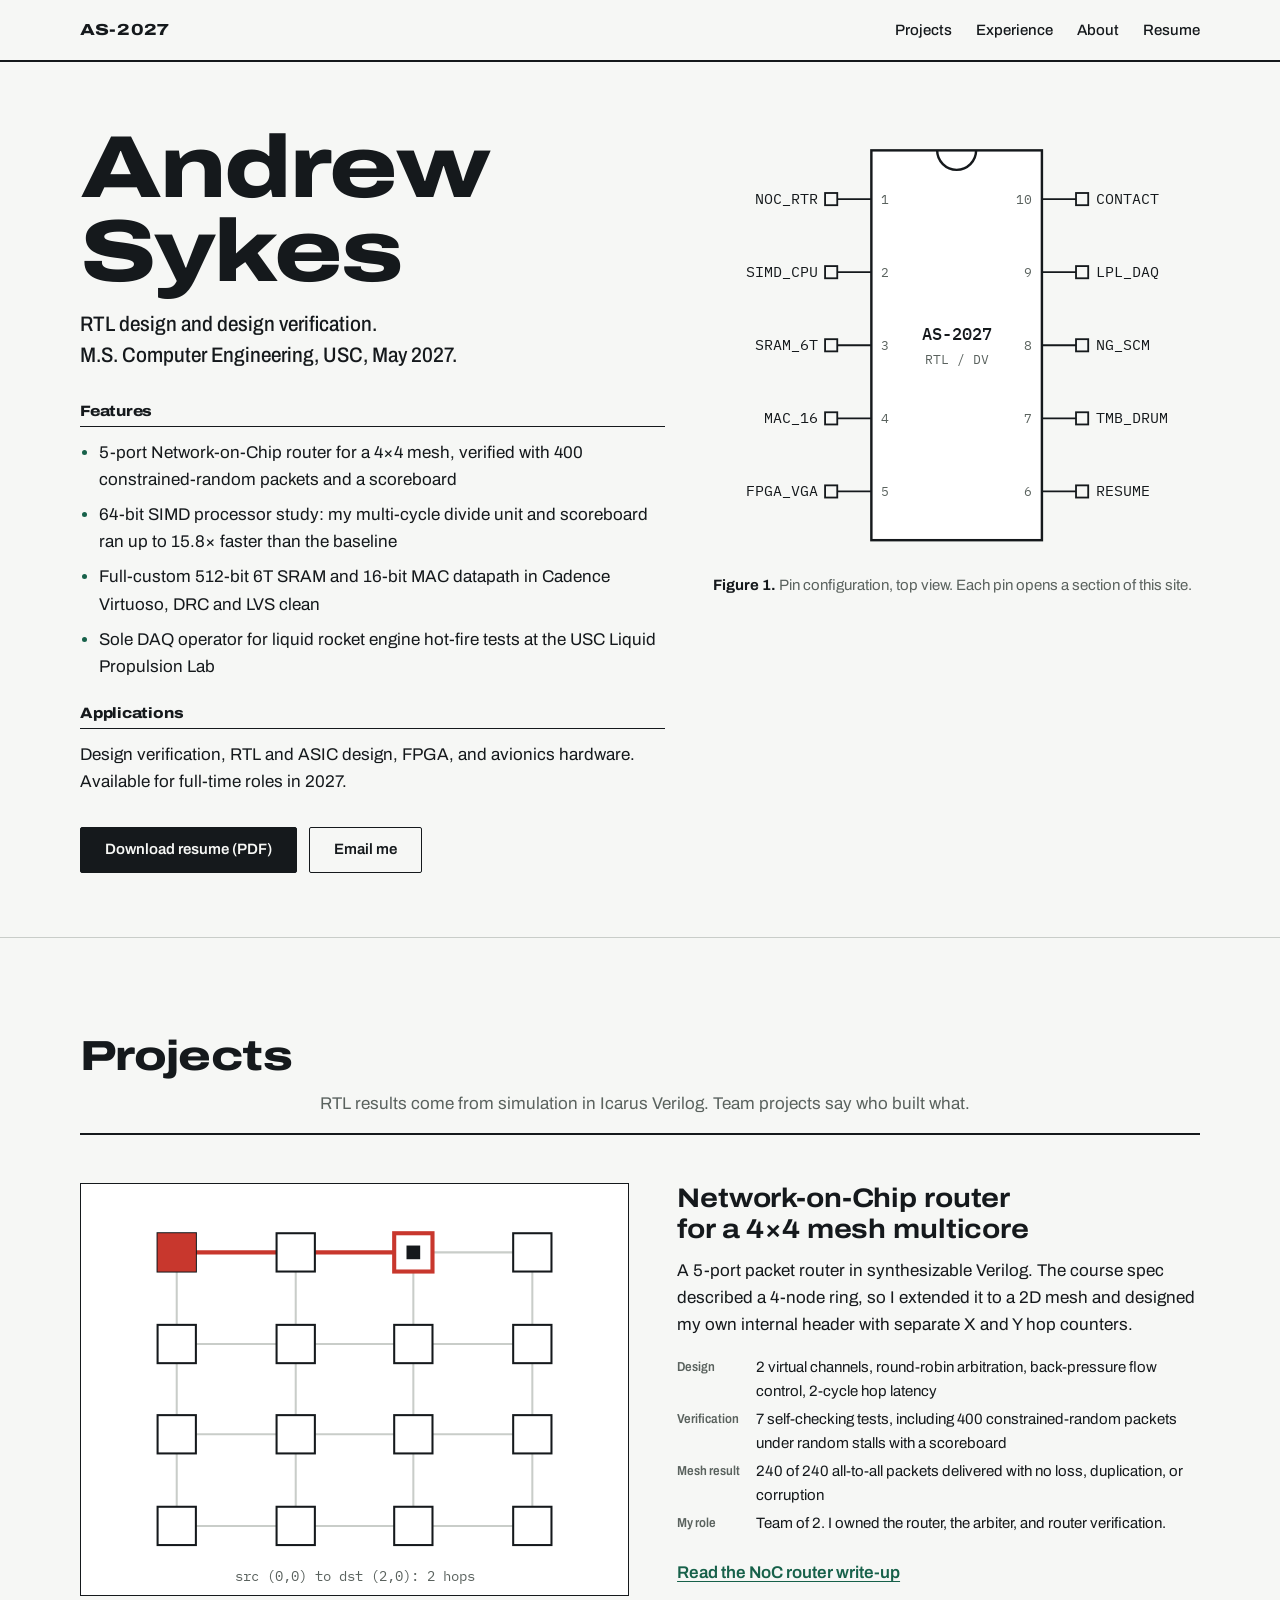
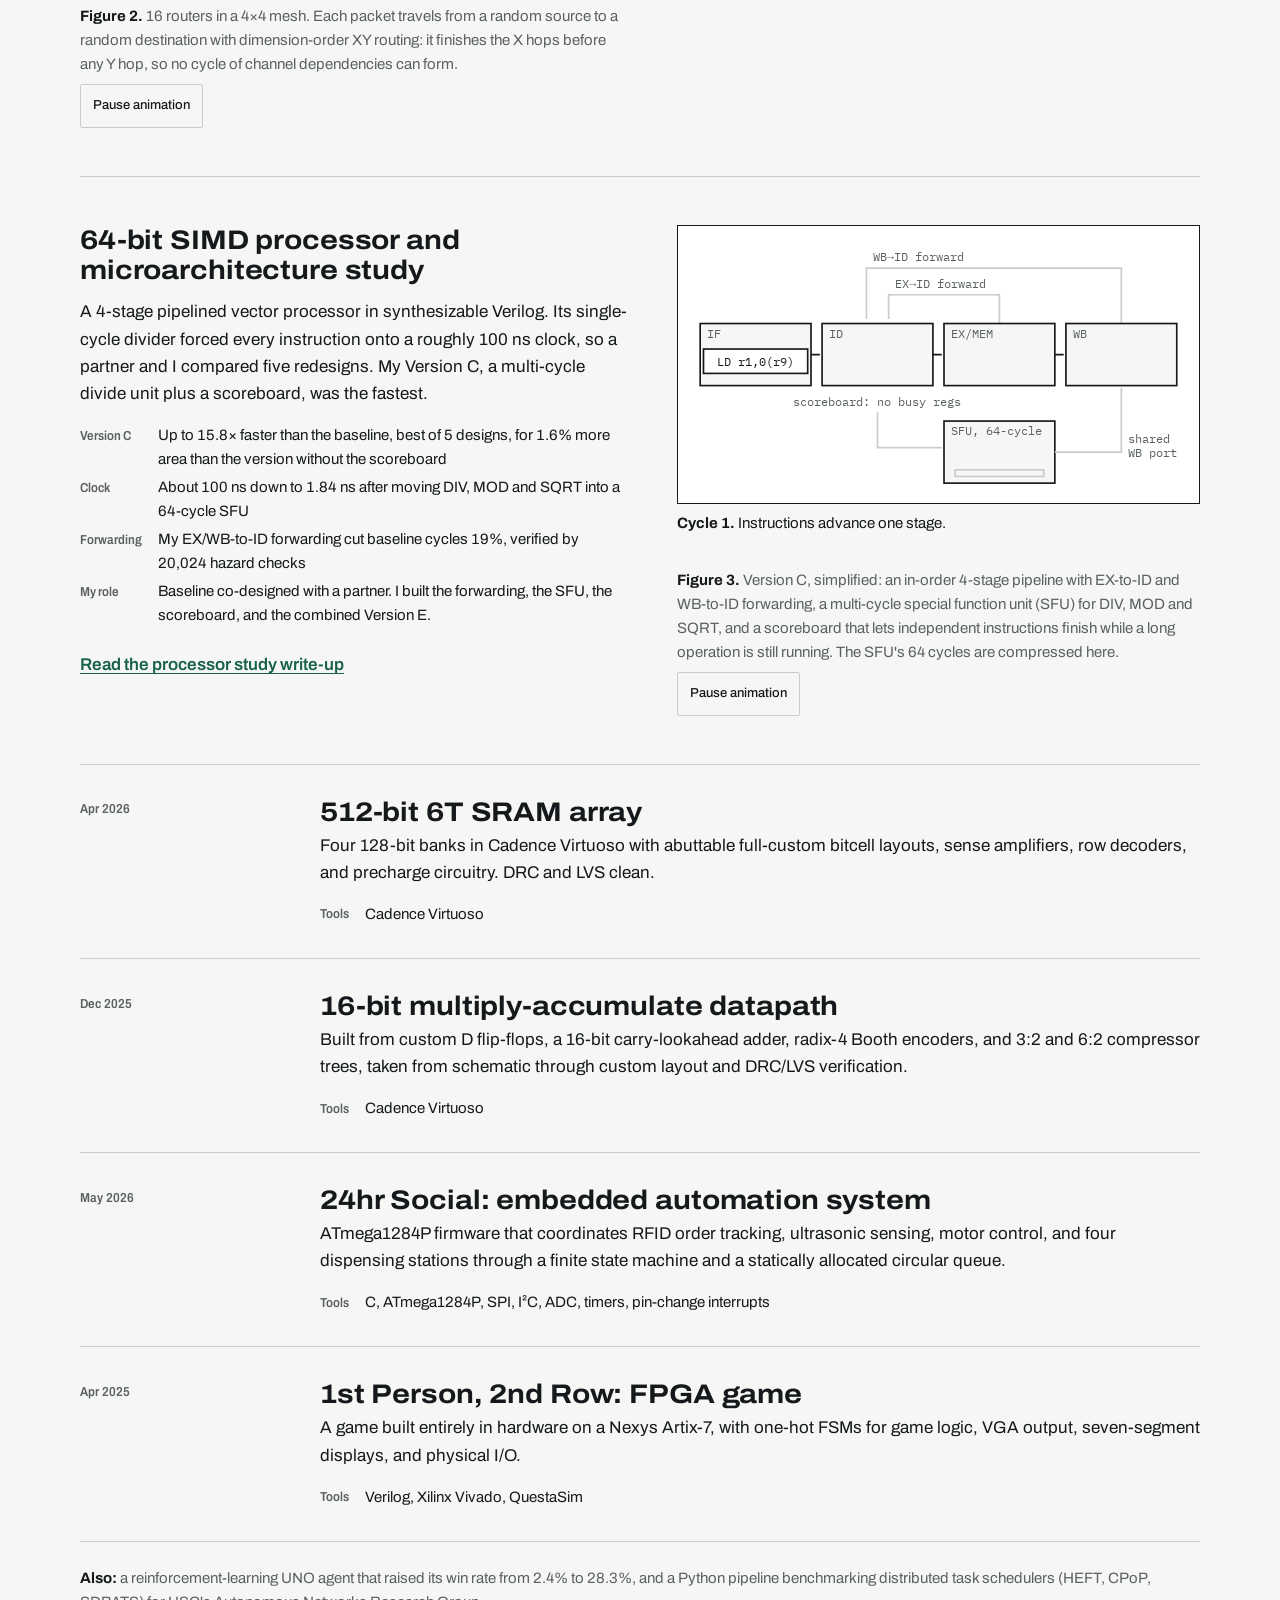
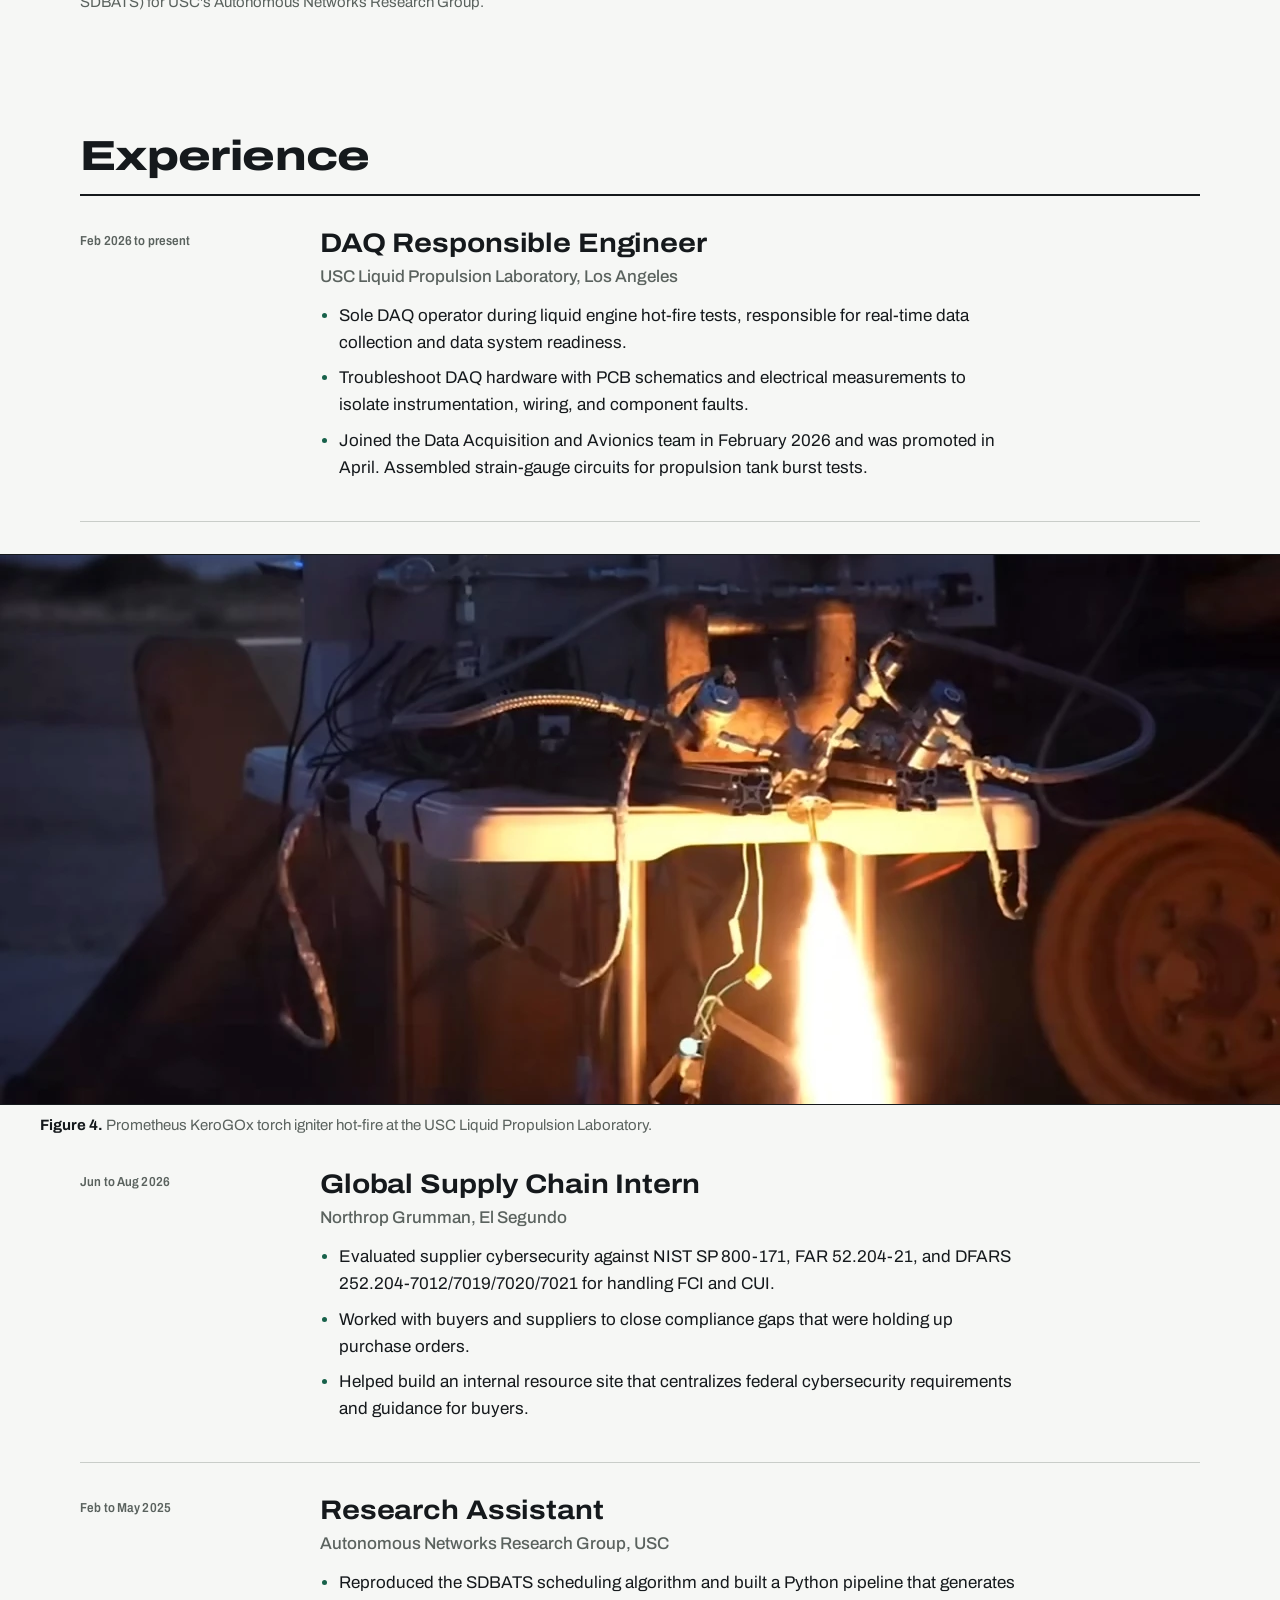
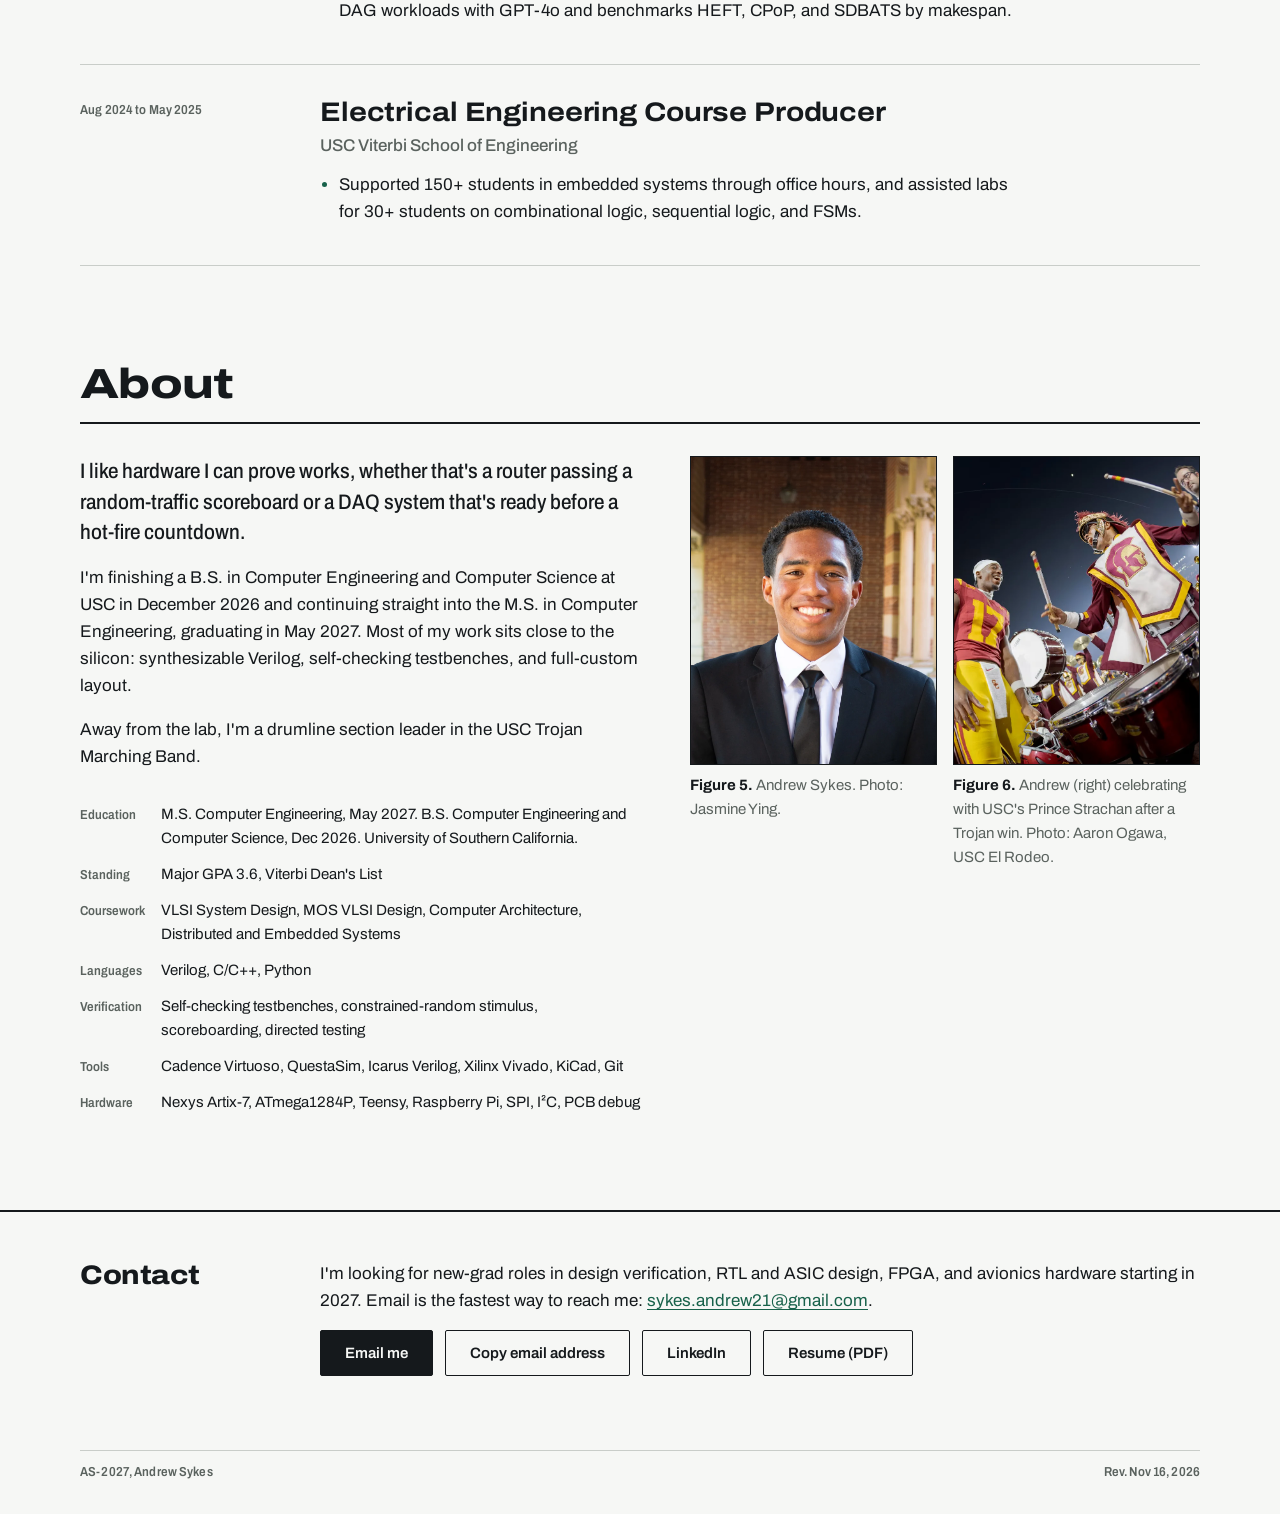
==== index.html @ b2daeafd "Publish portfolio site Static HTML/CSS/JS portfolio with the SIMD and NoC project pages, interactive" ====
<!doctype html>
<html lang="en">
<head>
  <meta charset="utf-8">
  <meta name="viewport" content="width=device-width, initial-scale=1, viewport-fit=cover">
  <title>Andrew Sykes, RTL design and verification</title>
  <meta name="description" content="Andrew Sykes designs and verifies digital hardware in Verilog. M.S. Computer Engineering at USC, available for full-time DV, RTL, FPGA, and avionics roles in 2027.">
  <meta name="theme-color" content="#f6f7f5" media="(prefers-color-scheme: light)">
  <meta name="theme-color" content="#121a17" media="(prefers-color-scheme: dark)">
  <meta property="og:title" content="Andrew Sykes, RTL design and verification">
  <meta property="og:description" content="NoC router, pipelined SIMD processor, full-custom SRAM, and hot-fire data acquisition. Available 2027.">
  <meta property="og:type" content="website">
  <meta property="og:image" content="https://atsykes.com/images/og-card.png">
  <meta property="og:url" content="https://atsykes.com/">
  <link rel="canonical" href="https://atsykes.com/">
  <link rel="icon" href="images/favicon.svg" type="image/svg+xml">
  <link rel="preload" href="fonts/archivo-var-latin.woff2" as="font" type="font/woff2" crossorigin>
  <link rel="stylesheet" href="css/tokens.css">
  <link rel="stylesheet" href="css/base.css">
  <script>document.documentElement.classList.add('js')</script>
  <script src="js/site.js" defer></script>
</head>
<body>
  <a class="skip" href="#main">Skip to content</a>

  <header class="site-header">
    <div class="wrap bar">
      <a class="mark" href="./" aria-label="AS-2027, Andrew Sykes, home">AS-2027</a>
      <nav class="site-nav" aria-label="Main">
        <ul>
          <li><a href="#projects">Projects</a></li>
          <li class="nav-hide-sm"><a href="#experience">Experience</a></li>
          <li><a href="#about">About</a></li>
          <li><a href="AndrewSykes_Resume.pdf">Resume</a></li>
        </ul>
      </nav>
    </div>
  </header>

  <main id="main">

    <!-- ============ HERO ============ -->
    <section class="hero" aria-labelledby="name">
      <div class="wrap hero-grid">
        <div>
          <h1 id="name" class="t-display">Andrew Sykes</h1>
          <p class="t-lead">RTL design and design verification. M.S.&nbsp;Computer Engineering, USC, May&nbsp;2027.</p>

          <h2 class="block-h">Features</h2>
          <ul class="features">
            <li>5-port Network-on-Chip router for a 4×4 mesh, verified with 400 constrained-random packets and a scoreboard</li>
            <li>64-bit SIMD processor study: my multi-cycle divide unit and scoreboard ran up to 15.8× faster than the baseline</li>
            <li>Full-custom 512-bit 6T SRAM and 16-bit MAC datapath in Cadence Virtuoso, DRC and LVS clean</li>
            <li>Sole DAQ operator for liquid rocket engine hot-fire tests at the USC Liquid Propulsion Lab</li>
          </ul>

          <h2 class="block-h">Applications</h2>
          <p class="apps">Design verification, RTL and ASIC design, FPGA, and avionics hardware. Available for full-time roles in 2027.</p>

          <div class="btns">
            <a class="btn btn-primary" href="AndrewSykes_Resume.pdf">Download resume (PDF)</a>
            <a class="btn" href="mailto:sykes.andrew21@gmail.com">Email me</a>
          </div>
        </div>

        <figure class="pinout">
          <svg viewBox="0 0 400 360" role="group" aria-labelledby="fig1-cap">
            <rect class="chip" x="130" y="20" width="140" height="320"/>
            <path class="notch" d="M184 20 a16 16 0 0 0 32 0"/>
            <text class="chip-pn" x="200" y="176" text-anchor="middle">AS-2027</text>
            <text class="chip-sub" x="200" y="195" text-anchor="middle">RTL / DV</text>

            <a href="projects/noc-router.html" aria-label="Pin 1, NoC router project"><g class="pin pin-g l" style="animation-delay:0ms">
              <rect class="hit" x="20" y="42" width="110" height="36"/><line x1="100" y1="60" x2="130" y2="60"/><rect x="92" y="55" width="10" height="10"/>
              <text class="name" x="86" y="64" text-anchor="end">NOC_RTR</text><text class="no" x="138" y="64">1</text></g></a>
            <a href="projects/simd-processor.html" aria-label="Pin 2, SIMD processor study"><g class="pin pin-g l" style="animation-delay:60ms">
              <rect class="hit" x="20" y="102" width="110" height="36"/><line x1="100" y1="120" x2="130" y2="120"/><rect x="92" y="115" width="10" height="10"/>
              <text class="name" x="86" y="124" text-anchor="end">SIMD_CPU</text><text class="no" x="138" y="124">2</text></g></a>
            <a href="#sram" aria-label="Pin 3, SRAM array project"><g class="pin pin-g l" style="animation-delay:120ms">
              <rect class="hit" x="20" y="162" width="110" height="36"/><line x1="100" y1="180" x2="130" y2="180"/><rect x="92" y="175" width="10" height="10"/>
              <text class="name" x="86" y="184" text-anchor="end">SRAM_6T</text><text class="no" x="138" y="184">3</text></g></a>
            <a href="#mac" aria-label="Pin 4, MAC datapath project"><g class="pin pin-g l" style="animation-delay:180ms">
              <rect class="hit" x="20" y="222" width="110" height="36"/><line x1="100" y1="240" x2="130" y2="240"/><rect x="92" y="235" width="10" height="10"/>
              <text class="name" x="86" y="244" text-anchor="end">MAC_16</text><text class="no" x="138" y="244">4</text></g></a>
            <a href="#fpga" aria-label="Pin 5, FPGA game project"><g class="pin pin-g l" style="animation-delay:240ms">
              <rect class="hit" x="20" y="282" width="110" height="36"/><line x1="100" y1="300" x2="130" y2="300"/><rect x="92" y="295" width="10" height="10"/>
              <text class="name" x="86" y="304" text-anchor="end">FPGA_VGA</text><text class="no" x="138" y="304">5</text></g></a>

            <a href="AndrewSykes_Resume.pdf" aria-label="Pin 6, resume PDF"><g class="pin pin-g r" style="animation-delay:300ms">
              <rect class="hit" x="270" y="282" width="110" height="36"/><line x1="270" y1="300" x2="300" y2="300"/><rect x="298" y="295" width="10" height="10"/>
              <text class="name" x="314" y="304">RESUME</text><text class="no" x="262" y="304" text-anchor="end">6</text></g></a>
            <a href="#about" aria-label="Pin 7, about me and marching band"><g class="pin pin-g r" style="animation-delay:360ms">
              <rect class="hit" x="270" y="222" width="110" height="36"/><line x1="270" y1="240" x2="300" y2="240"/><rect x="298" y="235" width="10" height="10"/>
              <text class="name" x="314" y="244">TMB_DRUM</text><text class="no" x="262" y="244" text-anchor="end">7</text></g></a>
            <a href="#northrop" aria-label="Pin 8, Northrop Grumman internship"><g class="pin pin-g r" style="animation-delay:420ms">
              <rect class="hit" x="270" y="162" width="110" height="36"/><line x1="270" y1="180" x2="300" y2="180"/><rect x="298" y="175" width="10" height="10"/>
              <text class="name" x="314" y="184">NG_SCM</text><text class="no" x="262" y="184" text-anchor="end">8</text></g></a>
            <a href="#lpl" aria-label="Pin 9, Liquid Propulsion Lab data acquisition"><g class="pin pin-g r" style="animation-delay:480ms">
              <rect class="hit" x="270" y="102" width="110" height="36"/><line x1="270" y1="120" x2="300" y2="120"/><rect x="298" y="115" width="10" height="10"/>
              <text class="name" x="314" y="124">LPL_DAQ</text><text class="no" x="262" y="124" text-anchor="end">9</text></g></a>
            <a href="#contact" aria-label="Pin 10, contact"><g class="pin pin-g r" style="animation-delay:540ms">
              <rect class="hit" x="270" y="42" width="110" height="36"/><line x1="270" y1="60" x2="300" y2="60"/><rect x="298" y="55" width="10" height="10"/>
              <text class="name" x="314" y="64">CONTACT</text><text class="no" x="262" y="64" text-anchor="end">10</text></g></a>
          </svg>

          <!-- Phone version of the pinout: same pins, as a list -->
          <ul class="pinrow" aria-label="Sections">
            <li><a href="projects/noc-router.html">NOC_RTR <span class="desc">NoC router</span><span class="no">1</span></a></li>
            <li><a href="projects/simd-processor.html">SIMD_CPU <span class="desc">SIMD processor</span><span class="no">2</span></a></li>
            <li><a href="#lpl">LPL_DAQ <span class="desc">Rocket lab DAQ</span><span class="no">9</span></a></li>
            <li><a href="#about">TMB_DRUM <span class="desc">About me</span><span class="no">7</span></a></li>
            <li><a href="AndrewSykes_Resume.pdf">RESUME <span class="desc">PDF</span><span class="no">6</span></a></li>
          </ul>
          <figcaption id="fig1-cap"><b>Figure 1.</b> Pin configuration, top view. Each pin opens a section of this site.</figcaption>
        </figure>
      </div>
    </section>

    <!-- ============ PROJECTS ============ -->
    <section class="section" id="projects" aria-labelledby="projects-h">
      <div class="wrap">
        <div class="section-head">
          <h2 id="projects-h">Projects</h2>
          <p>RTL results come from simulation in Icarus Verilog. Team projects say who built what.</p>
        </div>

        <article class="feature" aria-labelledby="noc-h">
          <figure>
            <div class="fig-frame">
              <svg viewBox="0 0 400 300" role="img" aria-labelledby="fig2-cap" data-mesh>
                <g class="mesh-links">
                  <line class="dg-rule" x1="70" y1="50" x2="330" y2="50"/><line class="dg-rule" x1="70" y1="117" x2="330" y2="117"/>
                  <line class="dg-rule" x1="70" y1="183" x2="330" y2="183"/><line class="dg-rule" x1="70" y1="250" x2="330" y2="250"/>
                  <line class="dg-rule" x1="70" y1="50" x2="70" y2="250"/><line class="dg-rule" x1="157" y1="50" x2="157" y2="250"/>
                  <line class="dg-rule" x1="243" y1="50" x2="243" y2="250"/><line class="dg-rule" x1="330" y1="50" x2="330" y2="250"/>
                </g>
                <path class="dg-hot" data-route d="M70 50 H243 V250"/>
                <g>
                  <rect class="dg-node" x="56" y="36" width="28" height="28"/><rect class="dg-node" x="143" y="36" width="28" height="28"/><rect class="dg-node" x="229" y="36" width="28" height="28"/><rect class="dg-node" x="316" y="36" width="28" height="28"/>
                  <rect class="dg-node" x="56" y="103" width="28" height="28"/><rect class="dg-node" x="143" y="103" width="28" height="28"/><rect class="dg-node" x="229" y="103" width="28" height="28"/><rect class="dg-node" x="316" y="103" width="28" height="28"/>
                  <rect class="dg-node" x="56" y="169" width="28" height="28"/><rect class="dg-node" x="143" y="169" width="28" height="28"/><rect class="dg-node" x="229" y="169" width="28" height="28"/><rect class="dg-node" x="316" y="169" width="28" height="28"/>
                  <rect class="dg-node" x="56" y="236" width="28" height="28"/><rect class="dg-node" x="143" y="236" width="28" height="28"/><rect class="dg-node" x="229" y="236" width="28" height="28"/><rect class="dg-node" x="316" y="236" width="28" height="28"/>
                </g>
                <rect class="dg-hot-fill" data-src x="56" y="36" width="28" height="28"/>
                <rect class="dg-node" data-dst x="229" y="236" width="28" height="28" style="stroke:var(--probe);stroke-width:3"/>
                <rect class="dg-arrow" data-packet x="65" y="45" width="10" height="10" hidden/>
                <text class="dg-text-sm" data-label x="200" y="290" text-anchor="middle" aria-hidden="true">src (0,0) to dst (2,3): X first, then Y</text>
              </svg>
            </div>
            <figcaption id="fig2-cap"><b>Figure 2.</b> 16 routers in a 4×4 mesh. Each packet travels from a random source to a random destination with dimension-order XY routing: it finishes the X hops before any Y hop, so no cycle of channel dependencies can form.</figcaption>
            <button class="fig-toggle" type="button" data-mesh-toggle hidden>Pause animation</button>
          </figure>
          <div>
            <h3 id="noc-h">Network-on-Chip router for a 4×4 mesh multicore</h3>
            <p class="summary">A 5-port packet router in synthesizable Verilog. The course spec described a 4-node ring, so I extended it to a 2D mesh and designed my own internal header with separate X and Y hop counters.</p>
            <dl class="specline">
              <dt>Design</dt><dd>2 virtual channels, round-robin arbitration, back-pressure flow control, 2-cycle hop latency</dd>
              <dt>Verification</dt><dd>7 self-checking tests, including 400 constrained-random packets under random stalls with a scoreboard</dd>
              <dt>Mesh result</dt><dd class="nums">240 of 240 all-to-all packets delivered with no loss, duplication, or corruption</dd>
              <dt>My role</dt><dd>Team of 2. I owned the router, the arbiter, and router verification.</dd>
            </dl>
            <p class="more"><a class="textlink" href="projects/noc-router.html">Read the NoC router write-up</a></p>
          </div>
        </article>

        <article class="feature" aria-labelledby="simd-h">
          <figure>
            <div class="fig-frame">
              <svg class="pipe" viewBox="0 0 470 250" role="img" aria-labelledby="fig3-cap" data-pipe>
                <!-- forwarding paths (lit by the animation when used) -->
                <path class="dg-rule pipe-fw" data-fw="ex" d="M290 88 V62 H190 V84"/>
                <path class="dg-rule pipe-fw" data-fw="wb" d="M400 88 V38 H170 V84"/>
                <text class="dg-text-sm" x="196" y="56">EX→ID forward</text>
                <text class="dg-text-sm" x="176" y="32">WB→ID forward</text>
                <!-- stages -->
                <rect class="dg-box" data-stage="if" x="20" y="88" width="100" height="56"/><text class="dg-text-sm" x="26" y="101">IF</text>
                <rect class="dg-box" data-stage="id" x="130" y="88" width="100" height="56"/><text class="dg-text-sm" x="136" y="101">ID</text>
                <rect class="dg-box" data-stage="ex" x="240" y="88" width="100" height="56"/><text class="dg-text-sm" x="246" y="101">EX/MEM</text>
                <rect class="dg-box" data-stage="wb" x="350" y="88" width="100" height="56"/><text class="dg-text-sm" x="356" y="101">WB</text>
                <path class="dg-line" d="M120 116 H128 M230 116 H238 M340 116 H348"/>
                <!-- scoreboard and SFU -->
                <text class="dg-text-sm" x="180" y="162" text-anchor="middle" data-sb>scoreboard: no busy regs</text>
                <path class="dg-rule" d="M180 168 V200 H238"/>
                <rect class="dg-box" x="240" y="176" width="100" height="56"/><text class="dg-text-sm" x="246" y="189">SFU, 64-cycle</text>
                <rect class="dg-rule" x="250" y="220" width="80" height="6"/>
                <rect class="dg-accent" data-sfu-bar x="250" y="220" width="0" height="6"/>
                <path class="dg-rule" data-sfu-out d="M340 204 H400 V146"/>
                <text class="dg-text-sm" x="406" y="196">shared</text>
                <text class="dg-text-sm" x="406" y="208">WB port</text>
                <g data-tokens></g>
              </svg>
            </div>
            <p class="pipe-note t-small" data-pipe-note aria-hidden="true">Version C: instructions keep flowing while a long DIV, SQRT or MOD runs in the SFU.</p>
            <figcaption id="fig3-cap"><b>Figure 3.</b> Version C, simplified: an in-order 4-stage pipeline with EX-to-ID and WB-to-ID forwarding, a multi-cycle special function unit (SFU) for DIV, MOD and SQRT, and a scoreboard that lets independent instructions finish while a long operation is still running. The SFU's 64 cycles are compressed here.</figcaption>
            <button class="fig-toggle" type="button" data-pipe-toggle hidden>Pause animation</button>
          </figure>
          <div>
            <h3 id="simd-h">64-bit SIMD processor and microarchitecture study</h3>
            <p class="summary">A 4-stage pipelined vector processor in synthesizable Verilog. Its single-cycle divider forced every instruction onto a roughly 100&nbsp;ns clock, so a partner and I compared five redesigns. My Version C, a multi-cycle divide unit plus a scoreboard, was the fastest.</p>
            <dl class="specline">
              <dt>Version C</dt><dd class="nums">Up to 15.8× faster than the baseline, best of 5 designs, for 1.6% more area than the version without the scoreboard</dd>
              <dt>Clock</dt><dd class="nums">About 100 ns down to 1.84 ns after moving DIV, MOD and SQRT into a 64-cycle SFU</dd>
              <dt>Forwarding</dt><dd class="nums">My EX/WB-to-ID forwarding cut baseline cycles 19%, verified by 20,024 hazard checks</dd>
              <dt>My role</dt><dd>Baseline co-designed with a partner. I built the forwarding, the SFU, the scoreboard, and the combined Version E.</dd>
            </dl>
            <p class="more"><a class="textlink" href="projects/simd-processor.html">Read the processor study write-up</a></p>
          </div>
        </article>

        <article class="row" id="sram" aria-labelledby="sram-h">
          <p class="row-label t-label">Apr 2026</p>
          <div>
            <h3 id="sram-h">512-bit 6T SRAM array</h3>
            <p>Four 128-bit banks in Cadence Virtuoso with abuttable full-custom bitcell layouts, sense amplifiers, row decoders, and precharge circuitry. DRC and LVS clean.</p>
            <dl class="specline"><dt>Tools</dt><dd>Cadence Virtuoso</dd></dl>
          </div>
        </article>
        <article class="row" id="mac" aria-labelledby="mac-h">
          <p class="row-label t-label">Dec 2025</p>
          <div>
            <h3 id="mac-h">16-bit multiply-accumulate datapath</h3>
            <p>Built from custom D flip-flops, a 16-bit carry-lookahead adder, radix-4 Booth encoders, and 3:2 and 6:2 compressor trees, taken from schematic through custom layout and DRC/LVS verification.</p>
            <dl class="specline"><dt>Tools</dt><dd>Cadence Virtuoso</dd></dl>
          </div>
        </article>
        <article class="row" id="social" aria-labelledby="social-h">
          <p class="row-label t-label">May 2026</p>
          <div>
            <h3 id="social-h">24hr Social: embedded automation system</h3>
            <p>ATmega1284P firmware that coordinates RFID order tracking, ultrasonic sensing, motor control, and four dispensing stations through a finite state machine and a statically allocated circular queue.</p>
            <dl class="specline"><dt>Tools</dt><dd>C, ATmega1284P, SPI, I²C, ADC, timers, pin-change interrupts</dd></dl>
          </div>
        </article>
        <article class="row" id="fpga" aria-labelledby="fpga-h">
          <p class="row-label t-label">Apr 2025</p>
          <div>
            <h3 id="fpga-h">1st Person, 2nd Row: FPGA game</h3>
            <p>A game built entirely in hardware on a Nexys Artix-7, with one-hot FSMs for game logic, VGA output, seven-segment displays, and physical I/O.</p>
            <dl class="specline"><dt>Tools</dt><dd>Verilog, Xilinx Vivado, QuestaSim</dd></dl>
          </div>
        </article>
        <p class="also"><strong>Also:</strong> a reinforcement-learning UNO agent that raised its win rate from 2.4% to 28.3%, and a Python pipeline benchmarking distributed task schedulers (HEFT, CPoP, SDBATS) for USC's Autonomous Networks Research Group.</p>
      </div>
    </section>

    <!-- ============ EXPERIENCE ============ -->
    <section class="section" id="experience" aria-labelledby="exp-h">
      <div class="wrap">
        <div class="section-head">
          <h2 id="exp-h">Experience</h2>
        </div>
        <article class="row" id="lpl" aria-labelledby="lpl-h">
          <p class="row-label t-label">Feb 2026 to present</p>
          <div>
            <h3 id="lpl-h">DAQ Responsible Engineer</h3>
            <p class="org">USC Liquid Propulsion Laboratory, Los Angeles</p>
            <ul class="bullets">
              <li>Sole DAQ operator during liquid engine hot-fire tests, responsible for real-time data collection and data system readiness.</li>
              <li>Troubleshoot DAQ hardware with PCB schematics and electrical measurements to isolate instrumentation, wiring, and component faults.</li>
              <li>Joined the Data Acquisition and Avionics team in February 2026 and was promoted in April. Assembled strain-gauge circuits for propulsion tank burst tests.</li>
            </ul>
          </div>
        </article>
      </div>
      <figure class="bleed">
        <img class="photo" src="images/lpl-hotfire.webp" width="1280" height="549" alt="A kerosene and gaseous-oxygen torch igniter firing at dusk: a bright flame points down from the injector under the test stand, lighting the plumbing and cables around it." loading="lazy">
        <figcaption class="wrap"><b>Figure 4.</b> Prometheus KeroGOx torch igniter hot-fire at the USC Liquid Propulsion Laboratory.</figcaption>
      </figure>
      <div class="wrap">
        <article class="row" id="northrop" aria-labelledby="ng-h">
          <p class="row-label t-label">Jun to Aug 2026</p>
          <div>
            <h3 id="ng-h">Global Supply Chain Intern</h3>
            <p class="org">Northrop Grumman, El Segundo</p>
            <ul class="bullets">
              <li>Evaluated supplier cybersecurity against NIST SP 800-171, FAR 52.204-21, and DFARS 252.204-7012/7019/7020/7021 for handling FCI and CUI.</li>
              <li>Worked with buyers and suppliers to close compliance gaps that were holding up purchase orders.</li>
              <li>Helped build an internal resource site that centralizes federal cybersecurity requirements and guidance for buyers.</li>
            </ul>
          </div>
        </article>
        <article class="row" id="research" aria-labelledby="anrg-h">
          <p class="row-label t-label">Feb to May 2025</p>
          <div>
            <h3 id="anrg-h">Research Assistant</h3>
            <p class="org">Autonomous Networks Research Group, USC</p>
            <ul class="bullets">
              <li>Reproduced the SDBATS scheduling algorithm and built a Python pipeline that generates DAG workloads with GPT-4o and benchmarks HEFT, CPoP, and SDBATS by makespan.</li>
            </ul>
          </div>
        </article>
        <article class="row" id="course" aria-labelledby="cp-h">
          <p class="row-label t-label">Aug 2024 to May 2025</p>
          <div>
            <h3 id="cp-h">Electrical Engineering Course Producer</h3>
            <p class="org">USC Viterbi School of Engineering</p>
            <ul class="bullets">
              <li>Supported 150+ students in embedded systems through office hours, and assisted labs for 30+ students on combinational logic, sequential logic, and FSMs.</li>
            </ul>
          </div>
        </article>
      </div>
    </section>

    <!-- ============ ABOUT ============ -->
    <section class="section about" id="about" aria-labelledby="about-h">
      <div class="wrap">
        <div class="section-head">
          <h2 id="about-h">About</h2>
        </div>
        <div class="about-grid">
          <div class="prose">
            <p class="t-lead">I like hardware I can prove works, whether that's a router passing a random-traffic scoreboard or a DAQ system that's ready before a hot-fire countdown.</p>
            <p>I'm finishing a B.S. in Computer Engineering and Computer Science at USC in December 2026 and continuing straight into the M.S. in Computer Engineering, graduating in May 2027. Most of my work sits close to the silicon: synthesizable Verilog, self-checking testbenches, and full-custom layout.</p>
            <p>Away from the lab, I'm a drumline section leader in the USC Trojan Marching Band.</p>
            <dl class="specline">
              <dt>Education</dt><dd>M.S. Computer Engineering, May 2027. B.S. Computer Engineering and Computer Science, Dec 2026. University of Southern California.</dd>
              <dt>Standing</dt><dd>Major GPA 3.6, Viterbi Dean's List</dd>
              <dt>Coursework</dt><dd>VLSI System Design, MOS VLSI Design, Computer Architecture, Distributed and Embedded Systems</dd>
              <dt>Languages</dt><dd>Verilog, C/C++, Python</dd>
              <dt>Verification</dt><dd>Self-checking testbenches, constrained-random stimulus, scoreboarding, directed testing</dd>
              <dt>Tools</dt><dd>Cadence Virtuoso, QuestaSim, Icarus Verilog, Xilinx Vivado, KiCad, Git</dd>
              <dt>Hardware</dt><dd>Nexys Artix-7, ATmega1284P, Teensy, Raspberry Pi, SPI, I²C, PCB debug</dd>
            </dl>
          </div>
          <div class="about-photos">
            <figure>
              <img class="photo ar-4x5" src="images/headshot.webp" width="960" height="1200" alt="Andrew Sykes in a dark suit and tie, smiling, in a brick arcade on the USC campus." loading="lazy">
              <figcaption><b>Figure 5.</b> Andrew Sykes. Photo: Jasmine Ying.</figcaption>
            </figure>
            <figure>
              <img class="photo ar-4x5" src="images/drumline.webp" width="767" height="959" alt="Andrew, in Trojan Marching Band uniform and helmet, drumming toward USC football player Prince Strachan, who is laughing, on the sideline at night." loading="lazy">
              <figcaption><b>Figure 6.</b> Andrew (right) celebrating with USC's Prince Strachan after a Trojan win. Photo: Aaron Ogawa, USC El Rodeo.</figcaption>
            </figure>
          </div>
        </div>
      </div>
    </section>
  </main>

  <footer class="site-footer" id="contact">
    <div class="wrap">
      <div class="footer-grid">
        <h2>Contact</h2>
        <div>
          <p class="prose"><span>I'm looking for new-grad roles in design verification, RTL and ASIC design, FPGA, and avionics hardware starting in 2027. Email is the fastest way to reach me: <a href="mailto:sykes.andrew21@gmail.com">sykes.andrew21@gmail.com</a>.</span></p>
          <ul class="footer-links">
            <li><a class="btn btn-primary" href="mailto:sykes.andrew21@gmail.com">Email me</a></li>
            <li><button class="btn" type="button" data-copy="sykes.andrew21@gmail.com" aria-describedby="copy-status">Copy email address</button></li>
            <li><a class="btn" href="https://www.linkedin.com/in/atsykes">LinkedIn</a></li>
            <li><a class="btn" href="AndrewSykes_Resume.pdf">Resume (PDF)</a></li>
          </ul>
          <p class="copy-status" id="copy-status" role="status"></p>
        </div>
      </div>
      <div class="footer-meta t-label">
        <span>AS-2027, Andrew Sykes</span>
        <span>Rev. Nov 16, 2026</span>
      </div>
    </div>
  </footer>
</body>
</html>
---- css/tokens.css ----
/* ==========================================================================
   AS-2027 design tokens
   Every color, font, size, and space on the site comes from this file.
   Light = "paper", dark = "board view". The theme follows the device setting.
   ========================================================================== */

@font-face {
  font-family: "Archivo";
  src: url("../fonts/archivo-var-latin.woff2") format("woff2");
  font-weight: 400 900;
  font-stretch: 62% 125%;
  font-style: normal;
  font-display: swap;
}
@font-face {
  font-family: "IBM Plex Mono";
  src: url("../fonts/ibm-plex-mono-400-latin.woff2") format("woff2");
  font-weight: 400;
  font-style: normal;
  font-display: swap;
}
@font-face {
  font-family: "IBM Plex Mono";
  src: url("../fonts/ibm-plex-mono-500-latin.woff2") format("woff2");
  font-weight: 500;
  font-style: normal;
  font-display: swap;
}

:root {
  color-scheme: light;

  /* Color: paper */
  --paper: #f6f7f5;
  --surface: #ffffff;
  --ink: #15191c;
  --grey: #5a625e;
  --rule: #c9cdc9;
  --mask: #17614a;        /* solder-mask green: links, active pin, focus */
  --probe: #c8372d;       /* only the highlighted trace in a diagram */
  --hatch: rgba(21, 25, 28, 0.09);
  --header-bg: rgba(246, 247, 245, 0.92);

  /* Type families */
  --font-sans: "Archivo", "Helvetica Neue", Arial, sans-serif;
  --font-mono: "IBM Plex Mono", ui-monospace, "SFMono-Regular", Menlo, Consolas, monospace;

  /* Type scale (1.25 ratio, 17px body) */
  --fs-display: clamp(2.75rem, 1.6rem + 5.2vw, 5.5rem);   /* 44 → 88 */
  --fs-h2: clamp(1.875rem, 1.45rem + 1.6vw, 2.625rem);    /* 30 → 42 */
  --fs-h3: clamp(1.375rem, 1.2rem + 0.6vw, 1.6875rem);    /* 22 → 27 */
  --fs-h4: 1.0625rem;                                      /* 17 */
  --fs-lead: clamp(1.1875rem, 1.1rem + 0.35vw, 1.3125rem); /* 19 → 21 */
  --fs-body: 1.0625rem;                                    /* 17 (16 on phones) */
  --fs-small: 0.9375rem;                                   /* 15 */
  --fs-label: 0.8125rem;                                   /* 13 */
  --fs-mono: 0.875rem;                                     /* 14 */

  --lh-display: 0.95;
  --lh-h2: 1.05;
  --lh-h3: 1.15;
  --lh-body: 1.6;

  /* Widths (font-stretch) */
  --w-expanded: 125%;
  --w-wide: 112%;
  --w-normal: 100%;
  --w-narrow: 87%;

  /* Spacing */
  --s-1: 4px;  --s-2: 8px;  --s-3: 12px; --s-4: 16px; --s-5: 24px;
  --s-6: 32px; --s-7: 48px; --s-8: 64px; --s-9: 96px;

  /* Layout */
  --max: 1120px;
  --spec-col: 200px;
  --gutter: 40px;
  --measure: 68ch;
  --header-h: 60px;

  /* Lines */
  --line-thin: 1px;
  --line-fig: 1.5px;
  --line-bold: 2px;
  --radius-btn: 2px;

  /* Motion */
  --t-fast: 150ms;
  --ease: cubic-bezier(0.2, 0.7, 0.2, 1);
}

@media (prefers-color-scheme: dark) {
  :root {
    color-scheme: dark;
    --paper: #121a17;
    --surface: #18221e;
    --ink: #e6ebe7;
    --grey: #97a39d;
    --rule: #2f3b36;
    --mask: #5cc79a;
    --probe: #f07a6e;
    --hatch: rgba(230, 235, 231, 0.07);
    --header-bg: rgba(18, 26, 23, 0.92);
  }
}
---- css/base.css ----
/* ==========================================================================
   AS-2027 base styles and components
   Uses only the tokens in tokens.css. Sections:
   1 Reset  2 Type  3 Layout  4 Header/footer  5 Hero + pinout
   6 Sections and rows  7 Projects  8 Figures and placeholders
   9 Buttons and links  10 Project pages  11 Motion  12 Responsive
   ========================================================================== */

/* 1. Reset ---------------------------------------------------------------- */
*, *::before, *::after { box-sizing: border-box; }
html { -webkit-text-size-adjust: 100%; scroll-padding-top: calc(var(--header-h) + var(--s-4)); }
@media (prefers-reduced-motion: no-preference) { html { scroll-behavior: smooth; } }
body {
  margin: 0;
  background: var(--paper);
  color: var(--ink);
  font-family: var(--font-sans);
  font-size: var(--fs-body);
  line-height: var(--lh-body);
  font-stretch: var(--w-normal);
  font-kerning: normal;
  -webkit-font-smoothing: antialiased;
  text-rendering: optimizeLegibility;
}
img, svg { display: block; max-width: 100%; }
img { height: auto; }
ul, ol, dl, p, figure, h1, h2, h3, h4 { margin: 0; }
[hidden] { display: none !important; }

/* 2. Type ----------------------------------------------------------------- */
h1, h2, h3, h4 { text-wrap: balance; font-weight: 800; }
.t-display {
  font-size: var(--fs-display); line-height: var(--lh-display);
  font-stretch: var(--w-expanded); letter-spacing: -0.02em;
}
h2, .t-h2 {
  font-size: var(--fs-h2); line-height: var(--lh-h2);
  font-stretch: var(--w-expanded); letter-spacing: -0.015em;
}
h3, .t-h3 {
  font-size: var(--fs-h3); line-height: var(--lh-h3);
  font-stretch: var(--w-wide); font-weight: 700; letter-spacing: -0.005em;
}
h4, .t-h4 { font-size: var(--fs-h4); line-height: 1.3; font-stretch: var(--w-wide); }
.t-lead { font-size: var(--fs-lead); line-height: 1.45; font-weight: 500; font-stretch: var(--w-narrow); }
.t-small { font-size: var(--fs-small); line-height: 1.55; }
.t-label { font-size: var(--fs-label); line-height: 1.4; font-weight: 600; font-stretch: var(--w-narrow); letter-spacing: 0.01em; color: var(--grey); }
.t-mono, code { font-family: var(--font-mono); font-size: var(--fs-mono); }
.prose > * + * { margin-top: var(--s-4); }
.prose p, .prose li { max-width: var(--measure); }
.muted { color: var(--grey); }
.nums { font-variant-numeric: tabular-nums; }

/* 3. Layout --------------------------------------------------------------- */
.wrap {
  width: 100%;
  max-width: calc(var(--max) + 2 * var(--gutter));
  margin-inline: auto;
  padding-left: max(var(--gutter), env(safe-area-inset-left, 0px));
  padding-right: max(var(--gutter), env(safe-area-inset-right, 0px));
}
.skip {
  position: absolute; left: var(--s-4); top: -100px; z-index: 100;
  background: var(--ink); color: var(--paper); padding: var(--s-3) var(--s-4);
  font-weight: 600; text-decoration: none;
}
.skip:focus { top: var(--s-3); }

/* 4. Header and footer ---------------------------------------------------- */
.site-header {
  position: sticky; top: 0; z-index: 50;
  background: var(--paper);
  border-bottom: var(--line-bold) solid var(--ink);
}
.site-header.is-scrolled { background: var(--header-bg); backdrop-filter: blur(8px); -webkit-backdrop-filter: blur(8px); }
.site-header .bar { display: flex; align-items: center; justify-content: space-between; gap: var(--s-5); min-height: var(--header-h); }
.mark {
  font-weight: 800; font-stretch: var(--w-expanded); letter-spacing: 0.01em;
  color: var(--ink); text-decoration: none; font-size: 1rem; white-space: nowrap;
}
.site-nav ul { list-style: none; padding: 0; display: flex; gap: var(--s-5); }
.site-nav a {
  display: inline-flex; align-items: center; min-height: 44px;
  color: var(--ink); text-decoration: none; font-size: var(--fs-small); font-weight: 500;
}
.site-nav a:hover { color: var(--mask); }
.site-nav a[aria-current="page"] { box-shadow: inset 0 -3px 0 var(--mask); }

.site-footer { border-top: var(--line-bold) solid var(--ink); margin-top: var(--s-9); }
.site-footer .wrap { padding-block: var(--s-7) var(--s-6); }
.footer-grid { display: grid; grid-template-columns: var(--spec-col) minmax(0, 1fr); gap: var(--s-4) var(--gutter); }
.footer-grid h2 { font-size: var(--fs-h3); line-height: var(--lh-h3); font-stretch: var(--w-wide); }
.footer-links { list-style: none; padding: 0; display: flex; flex-wrap: wrap; gap: var(--s-3); margin-top: var(--s-4); }
.footer-meta {
  display: flex; flex-wrap: wrap; justify-content: space-between; gap: var(--s-2) var(--s-5);
  margin-top: var(--s-7); padding-top: var(--s-3); border-top: var(--line-thin) solid var(--rule);
}

/* 5. Hero and pinout ------------------------------------------------------ */
.hero { padding-block: var(--s-8) var(--s-8); border-bottom: var(--line-thin) solid var(--rule); }
.hero-grid { display: grid; grid-template-columns: minmax(0, 1.2fr) minmax(0, 1fr); gap: var(--s-7); align-items: start; }
.hero h1 { margin-bottom: var(--s-4); }
.hero .t-lead { max-width: 36ch; margin-bottom: var(--s-6); }
.block-h {
  font-size: var(--fs-small); font-weight: 800; font-stretch: var(--w-wide); line-height: 1.3;
  border-bottom: var(--line-thin) solid var(--ink); padding-bottom: var(--s-1); margin-bottom: var(--s-3);
}
.features { padding-left: 1.1em; margin-bottom: var(--s-5); }
.features li { margin-bottom: var(--s-2); max-width: 58ch; }
.features li::marker, .bullets li::marker { color: var(--mask); }
.hero .apps { max-width: 58ch; margin-bottom: var(--s-6); }

.pinout svg { width: 100%; height: auto; overflow: visible; }
.pinout .chip { fill: var(--surface); stroke: var(--ink); stroke-width: 2; }
.pinout .notch { fill: none; stroke: var(--ink); stroke-width: 2; }
.pinout .chip-pn { fill: var(--ink); font-family: var(--font-mono); font-size: 14px; font-weight: 500; }
.pinout .chip-sub { fill: var(--grey); font-family: var(--font-mono); font-size: 11px; }
.pinout a { outline: none; }
.pinout .pin line { stroke: var(--ink); stroke-width: 1.5; }
.pinout .pin rect { fill: var(--paper); stroke: var(--ink); stroke-width: 1.5; transition: fill var(--t-fast) var(--ease), stroke var(--t-fast) var(--ease); }
.pinout .pin .name { fill: var(--ink); font-family: var(--font-mono); font-size: 12.5px; transition: fill var(--t-fast) var(--ease); }
.pinout .pin .no { fill: var(--grey); font-family: var(--font-mono); font-size: 10.5px; }
.pinout .pin .hit { fill: transparent; stroke: none; }
.pinout a:hover .pin rect:not(.hit), .pinout a:focus-visible .pin rect:not(.hit) { fill: var(--mask); stroke: var(--mask); }
.pinout a:hover .pin .name, .pinout a:focus-visible .pin .name { fill: var(--mask); font-weight: 500; }
.pinout a:focus-visible .pin .hit { stroke: var(--mask); stroke-width: 2; stroke-dasharray: 3 3; }

.pinrow { display: none; list-style: none; padding: 0; border: var(--line-fig) solid var(--ink); }
.pinrow li { border-bottom: var(--line-thin) solid var(--rule); }
.pinrow li:last-child { border-bottom: 0; }
.pinrow a {
  display: flex; align-items: center; gap: var(--s-3); min-height: 44px; padding: var(--s-2) var(--s-3);
  color: var(--ink); text-decoration: none; font-family: var(--font-mono); font-size: var(--fs-mono);
}
.pinrow a::before { content: ""; width: 10px; height: 10px; border: 1.5px solid var(--ink); flex: none; }
.pinrow a:hover, .pinrow a:focus-visible { color: var(--mask); }
.pinrow a:hover::before, .pinrow a:focus-visible::before { background: var(--mask); border-color: var(--mask); }
.pinrow .no { margin-left: auto; color: var(--grey); font-size: 11px; }
.pinrow .desc { font-family: var(--font-sans); color: var(--grey); font-size: var(--fs-label); }

/* 6. Sections and rows ---------------------------------------------------- */
.section { padding-block: var(--s-9) 0; }
.section-head {
  display: grid; grid-template-columns: var(--spec-col) minmax(0, 1fr); gap: var(--s-3) var(--gutter);
  align-items: baseline; padding-bottom: var(--s-4); border-bottom: var(--line-bold) solid var(--ink);
}
.section-head h2 { grid-column: 1 / -1; }
.section-head p { grid-column: 2; max-width: var(--measure); color: var(--grey); }
.row {
  display: grid; grid-template-columns: var(--spec-col) minmax(0, 1fr); gap: var(--s-3) var(--gutter);
  padding-block: var(--s-6); border-bottom: var(--line-thin) solid var(--rule);
}
.row > * { min-width: 0; }
.row-label { padding-top: 0.3em; }
.row h3 { margin-bottom: var(--s-1); }
.row .org { color: var(--grey); font-weight: 500; margin-bottom: var(--s-3); }
.bullets { padding-left: 1.1em; }
.bullets li { margin-bottom: var(--s-2); max-width: var(--measure); }
.specline { display: grid; grid-template-columns: max-content minmax(0, 1fr); gap: var(--s-1) var(--s-4); margin-top: var(--s-4); }
.specline dt { font-size: var(--fs-label); font-weight: 600; font-stretch: var(--w-narrow); color: var(--grey); padding-top: 0.2em; }
.specline dd { margin: 0; font-size: var(--fs-small); }

/* 7. Projects ------------------------------------------------------------- */
.feature {
  display: grid; grid-template-columns: minmax(0, 1.05fr) minmax(0, 1fr); gap: var(--s-6) var(--s-7);
  padding-block: var(--s-7); border-bottom: var(--line-thin) solid var(--rule); align-items: start;
}
.feature:nth-of-type(even) > figure { order: 2; }
.feature h3 { margin-bottom: var(--s-3); }
.feature .summary { max-width: 56ch; }
.feature .more { margin-top: var(--s-5); }
.also { padding-block: var(--s-5); color: var(--grey); font-size: var(--fs-small); }
.also strong { color: var(--ink); }

/* 8. Figures and placeholders --------------------------------------------- */
.fig-frame { border: var(--line-fig) solid var(--ink); background: var(--surface); }
.fig-frame svg { width: 100%; height: auto; }
figcaption { margin-top: var(--s-2); font-size: var(--fs-small); color: var(--grey); max-width: var(--measure); }
figcaption b { color: var(--ink); font-weight: 700; }
.ph {
  display: grid; place-content: center; gap: var(--s-1); text-align: center; padding: var(--s-4);
  max-width: 100%; border: var(--line-fig) solid var(--ink);
  background: repeating-linear-gradient(-45deg, transparent 0 9px, var(--hatch) 9px 10px), var(--surface);
}
.ph strong { font-weight: 600; }
.ph span { font-family: var(--font-mono); font-size: 12.5px; color: var(--grey); overflow-wrap: anywhere; }
.ar-16x9 { aspect-ratio: 16 / 9; }
.ar-21x9 { aspect-ratio: 21 / 9; }
.ar-4x5 { aspect-ratio: 4 / 5; }
img.photo { width: 100%; object-fit: cover; border: var(--line-fig) solid var(--ink); }
.bleed { margin-top: var(--s-6); }
.bleed .ph, .bleed img.photo { max-height: 600px; width: 100%; }
.bleed .ph, .bleed img.photo { border-left: 0; border-right: 0; }
.bleed figcaption { padding-inline: inherit; }

/* Diagram strokes, shared by every inline SVG */
.dg-line { stroke: var(--ink); stroke-width: 1.5; fill: none; }
.dg-rule { stroke: var(--rule); stroke-width: 1.5; fill: none; }
.dg-box { stroke: var(--ink); stroke-width: 1.5; fill: var(--paper); }
.dg-node { stroke: var(--ink); stroke-width: 1.5; fill: var(--surface); }
.dg-hot { stroke: var(--probe); stroke-width: 3; fill: none; stroke-linecap: square; }
.dg-hot-fill { fill: var(--probe); }
.dg-accent { fill: var(--mask); }
.dg-text { fill: var(--ink); font-family: var(--font-mono); font-size: 12px; }
.dg-text-sm { fill: var(--grey); font-family: var(--font-mono); font-size: 10.5px; }
.dg-arrow { fill: var(--ink); }

/* 9. Buttons and links ---------------------------------------------------- */
a { color: var(--mask); text-decoration-thickness: 1px; text-underline-offset: 3px; }
a:hover { text-decoration-thickness: 2px; }
:focus-visible { outline: 2px solid var(--mask); outline-offset: 3px; }
.btns { display: flex; flex-wrap: wrap; gap: var(--s-3); }
.btn {
  display: inline-flex; align-items: center; justify-content: center; min-height: 46px;
  padding: 0 var(--s-5); border: var(--line-fig) solid var(--ink); border-radius: var(--radius-btn);
  font: 600 var(--fs-small)/1 var(--font-sans); font-stretch: var(--w-normal);
  color: var(--ink); background: transparent; text-decoration: none; cursor: pointer;
  transition: background-color var(--t-fast) var(--ease), color var(--t-fast) var(--ease), border-color var(--t-fast) var(--ease);
}
.btn:hover { border-color: var(--mask); color: var(--mask); }
.btn-primary { background: var(--ink); color: var(--paper); }
.btn-primary:hover { background: var(--mask); border-color: var(--mask); color: var(--paper); }
.textlink { font-weight: 600; }
.copy-status { font-size: var(--fs-label); color: var(--grey); min-height: 1.4em; margin-top: var(--s-2); }

/* About */
.about-grid { display: grid; grid-template-columns: minmax(0, 1.1fr) minmax(0, 1fr); gap: var(--s-7); padding-top: var(--s-6); }
.about-photos { display: grid; grid-template-columns: repeat(2, minmax(0, 1fr)); gap: var(--s-4); align-self: start; }
.about dl.specline { margin-top: var(--s-6); row-gap: var(--s-3); }

/* 10. Project pages -------------------------------------------------------- */
.doc-head { padding-block: var(--s-8) var(--s-6); border-bottom: var(--line-bold) solid var(--ink); }
.doc-head .crumbs { margin-bottom: var(--s-4); }
.doc-head h1 { margin-bottom: var(--s-4); }
.doc-head .t-lead { max-width: 52ch; }
.doc-head .specline { margin-top: var(--s-5); }
.doc-body .row h2 { font-size: var(--fs-h3); line-height: var(--lh-h3); font-stretch: var(--w-wide); font-weight: 700; letter-spacing: -0.005em; }
.doc-body figure { margin-block: var(--s-5); }
.table-wrap { overflow-x: auto; margin-block: var(--s-4); }
table { border-collapse: collapse; width: 100%; font-variant-numeric: tabular-nums; font-size: var(--fs-small); }
caption { text-align: left; font-size: var(--fs-small); color: var(--grey); padding-bottom: var(--s-2); }
caption b { color: var(--ink); }
th, td { text-align: left; vertical-align: top; padding: var(--s-2) var(--s-4) var(--s-2) 0; border-bottom: var(--line-thin) solid var(--rule); }
thead th { font-size: var(--fs-label); font-weight: 600; font-stretch: var(--w-narrow); color: var(--grey); border-bottom: var(--line-thin) solid var(--ink); }
tbody th { font-weight: 600; }
.pass { color: var(--mask); font-weight: 600; }
.next-prev { display: flex; flex-wrap: wrap; justify-content: space-between; gap: var(--s-4); padding-block: var(--s-6); }

/* 11. Motion -------------------------------------------------------------- */
@media (prefers-reduced-motion: no-preference) {
  .js .pinout .pin-g { animation: pin-in 420ms var(--ease) both; }
  .js .pinout .pin-g.l { --dx: 14px; }
  .js .pinout .pin-g.r { --dx: -14px; }
  @keyframes pin-in { from { opacity: 0; transform: translateX(var(--dx)); } to { opacity: 1; transform: none; } }
}

/* 12. Responsive ---------------------------------------------------------- */
@media (max-width: 1023px) {
  :root { --gutter: 24px; --spec-col: 150px; }
  .hero-grid { grid-template-columns: minmax(0, 1fr); }
  .pinout { max-width: 520px; }
  .feature { grid-template-columns: minmax(0, 1fr); }
  .feature:nth-of-type(even) > figure { order: 0; }
  .about-grid { grid-template-columns: minmax(0, 1fr); }
  .about-grid > * { min-width: 0; }
  .about-photos { max-width: 560px; }
}
@media (max-width: 639px) {
  :root { --gutter: 16px; --fs-body: 1rem; --header-h: 56px; }
  .site-header .bar { gap: var(--s-3); }
  .site-nav ul { gap: var(--s-4); }
  .site-nav .nav-hide-sm { display: none; }
  .hero { padding-block: var(--s-7); }
  .pinout svg { display: none; }
  .pinrow { display: block; }
  .section { padding-block: var(--s-8) 0; }
  .section-head, .row, .footer-grid { grid-template-columns: minmax(0, 1fr); }
  .section-head p { grid-column: 1; }
  .row { padding-block: var(--s-5); }
  .feature { padding-block: var(--s-6); }
  .specline { grid-template-columns: 1fr; gap: 0; }
  .specline dd + dt { margin-top: var(--s-2); }
  .btns .btn { flex: 1 1 auto; }
}

/* Mesh animation control (Figure 2 on the home page) */
.fig-toggle {
  margin-top: var(--s-2); min-height: 44px; padding: 0 var(--s-3);
  font: 500 var(--fs-label)/1 var(--font-sans); color: var(--ink);
  background: transparent; border: var(--line-thin) solid var(--rule); border-radius: var(--radius-btn); cursor: pointer;
}
.fig-toggle:hover { border-color: var(--mask); color: var(--mask); }

/* Pipeline animation (Version C figure) */
.pipe .pipe-fw { transition: stroke var(--t-fast) var(--ease); }
.pipe .pipe-fw.is-on { stroke: var(--probe); stroke-width: 3; }
.pipe [data-stage].is-stalled { stroke: var(--probe); stroke-width: 2.5; stroke-dasharray: 5 3; }
.pipe [data-sfu-out].is-on { stroke: var(--mask); stroke-width: 2.5; }
.pipe .tok { transition: transform 420ms var(--ease), opacity 300ms var(--ease); }
.pipe .tok rect { fill: var(--surface); stroke: var(--ink); stroke-width: 1.5; }
.pipe .tok.is-div rect { stroke: var(--mask); stroke-width: 2; }
.pipe .tok text { fill: var(--ink); font-family: var(--font-mono); font-size: 11px; }
.pipe-note { margin-top: var(--s-2); min-height: 3.2em; font-variant-numeric: tabular-nums; }
.pipe-note b { font-weight: 700; }
@media (prefers-reduced-motion: reduce) { .pipe .tok, .pipe .pipe-fw { transition: none; } }
tr.is-best th, tr.is-best td { font-weight: 700; border-bottom-color: var(--ink); }

/* Interactive waveform viewer (SIMD page) */
.wave { margin-top: var(--s-4); border: var(--line-fig) solid var(--ink); background: var(--surface); padding: var(--s-4); }
.wave-bar { display: flex; flex-wrap: wrap; justify-content: space-between; gap: var(--s-2); }
.wave-tabs, .wave-zoom { display: flex; flex-wrap: wrap; gap: var(--s-2); }
.wave-btn {
  min-height: 44px; padding: 0 var(--s-3); font: 500 var(--fs-label)/1 var(--font-sans); color: var(--ink);
  background: transparent; border: var(--line-thin) solid var(--rule); border-radius: var(--radius-btn); cursor: pointer;
}
.wave-btn:hover { border-color: var(--mask); color: var(--mask); }
.wave-btn[aria-pressed="true"] { border-color: var(--mask); background: var(--mask); color: var(--surface); }
.wave-btn-sq { min-width: 44px; padding: 0; font-size: 1.125rem; }
.wave-btn:disabled { opacity: 0.4; cursor: default; border-color: var(--rule); color: var(--ink); }
.wave-title { margin-top: var(--s-4); font-weight: 700; }
.wave-sub { margin-top: var(--s-1); font-size: var(--fs-label); color: var(--grey); max-width: var(--measure); }
.wave-marks { display: flex; flex-wrap: wrap; gap: var(--s-2); margin-top: var(--s-3); }
.wave-mark {
  width: 44px; height: 44px; border-radius: 50%; font: 600 var(--fs-label)/1 var(--font-mono);
  color: var(--ink); background: transparent; border: var(--line-thin) solid var(--ink); cursor: pointer;
}
.wave-mark:hover { border-color: var(--mask); color: var(--mask); }
.wave-mark[aria-pressed="true"] { background: var(--mask); border-color: var(--mask); color: var(--surface); }
.wave-note { margin-top: var(--s-3); min-height: 3.1em; font-size: var(--fs-small); max-width: var(--measure); }
.wave-body { display: grid; grid-template-columns: max-content minmax(0, 1fr); margin-top: var(--s-3); border-top: var(--line-thin) solid var(--rule); }
.wave-labels { border-right: var(--line-thin) solid var(--rule); padding-right: var(--s-2); }
.wave-label { height: 28px; display: flex; align-items: center; justify-content: flex-end; font: 400 12px/1 var(--font-mono); color: var(--ink); white-space: nowrap; }
.wave-label.is-hi { color: var(--mask); font-weight: 600; }
.wave-group {
  display: flex; align-items: center; gap: 4px; width: 100%; height: 26px; padding: 0; border: 0; background: none; cursor: pointer;
  font: 600 var(--fs-label)/1 var(--font-sans); color: var(--grey); white-space: nowrap;
}
.wave-group:hover { color: var(--mask); }
.wave-caret { width: 1em; display: inline-block; }
.wave-scroll { overflow-x: auto; overscroll-behavior-x: contain; }
.wave-scroll:focus-visible { outline: 2px solid var(--mask); outline-offset: 2px; }
.wave-svg { display: block; cursor: crosshair; max-width: none; height: auto; flex: none; }
.wave-svg .wv-grid line { stroke: var(--rule); stroke-width: 0.5; }
.wave-svg .wv-sep { stroke: var(--rule); stroke-width: 1; }
.wave-svg .wv-num text { fill: var(--grey); font: 400 11px var(--font-mono); }
.wave-svg .wv-band { fill: var(--mask); opacity: 0.06; }
.wave-svg .wv-band.is-sel { opacity: 0.16; }
.wave-svg .wv-badge { cursor: pointer; }
.wave-svg .wv-badge circle { fill: var(--surface); stroke: var(--ink); stroke-width: 1; }
.wave-svg .wv-badge text { fill: var(--ink); font: 600 10px var(--font-mono); }
.wave-svg .wv-badge.is-sel circle { fill: var(--mask); stroke: var(--mask); }
.wave-svg .wv-badge.is-sel text { fill: var(--surface); }
.wave-svg .wv-rowhi { fill: var(--mask); opacity: 0.08; }
.wave-svg .wv-bit { fill: none; stroke: var(--mask); stroke-width: 1.5; stroke-linejoin: round; }
.wave-svg .wv-bitfill { fill: var(--mask); opacity: 0.16; }
.wave-svg .wv-empty { stroke: var(--grey); stroke-width: 1; opacity: 0.6; }
.wave-svg .wv-bus { fill: var(--paper); stroke: var(--grey); stroke-width: 1; }
.wave-svg .wv-inst { fill: var(--surface); stroke: var(--ink); stroke-width: 1; }
.wave-svg .wv-val { fill: var(--ink); font: 400 11px var(--font-mono); pointer-events: none; }
.wave-svg .wv-cursor { fill: var(--probe); fill-opacity: 0.08; stroke: var(--probe); stroke-width: 1.5; pointer-events: none; }
.wave-readout { margin-top: var(--s-4); border-top: var(--line-thin) solid var(--rule); padding-top: var(--s-3); }
.wave-readout-head { font: 600 var(--fs-label)/1.4 var(--font-mono); color: var(--probe); }
.wave-readout dt, .wave-readout dd { font: 400 12px/1.6 var(--font-mono); }
.wave-readout dl > dt { color: var(--grey); }
.wave-readout dl { display: grid; grid-template-columns: max-content minmax(0, 1fr) max-content minmax(0, 1fr); gap: 2px var(--s-4); margin-top: var(--s-2); }
.wave-readout dd { margin: 0; color: var(--ink); overflow-wrap: anywhere; }
.wave-readout .is-hi { color: var(--mask); font-weight: 600; }
.wave-hint { margin-top: var(--s-3); font-size: var(--fs-label); color: var(--grey); }
.wave-sr { position: absolute; width: 1px; height: 1px; overflow: hidden; clip: rect(0 0 0 0); white-space: nowrap; }
@media (max-width: 639px) {
  .wave { padding: var(--s-3); }
  .wave-readout dl { grid-template-columns: max-content minmax(0, 1fr); }
  .wave-label { font-size: 11px; }
}
.row-wide { grid-column: 1 / -1; }
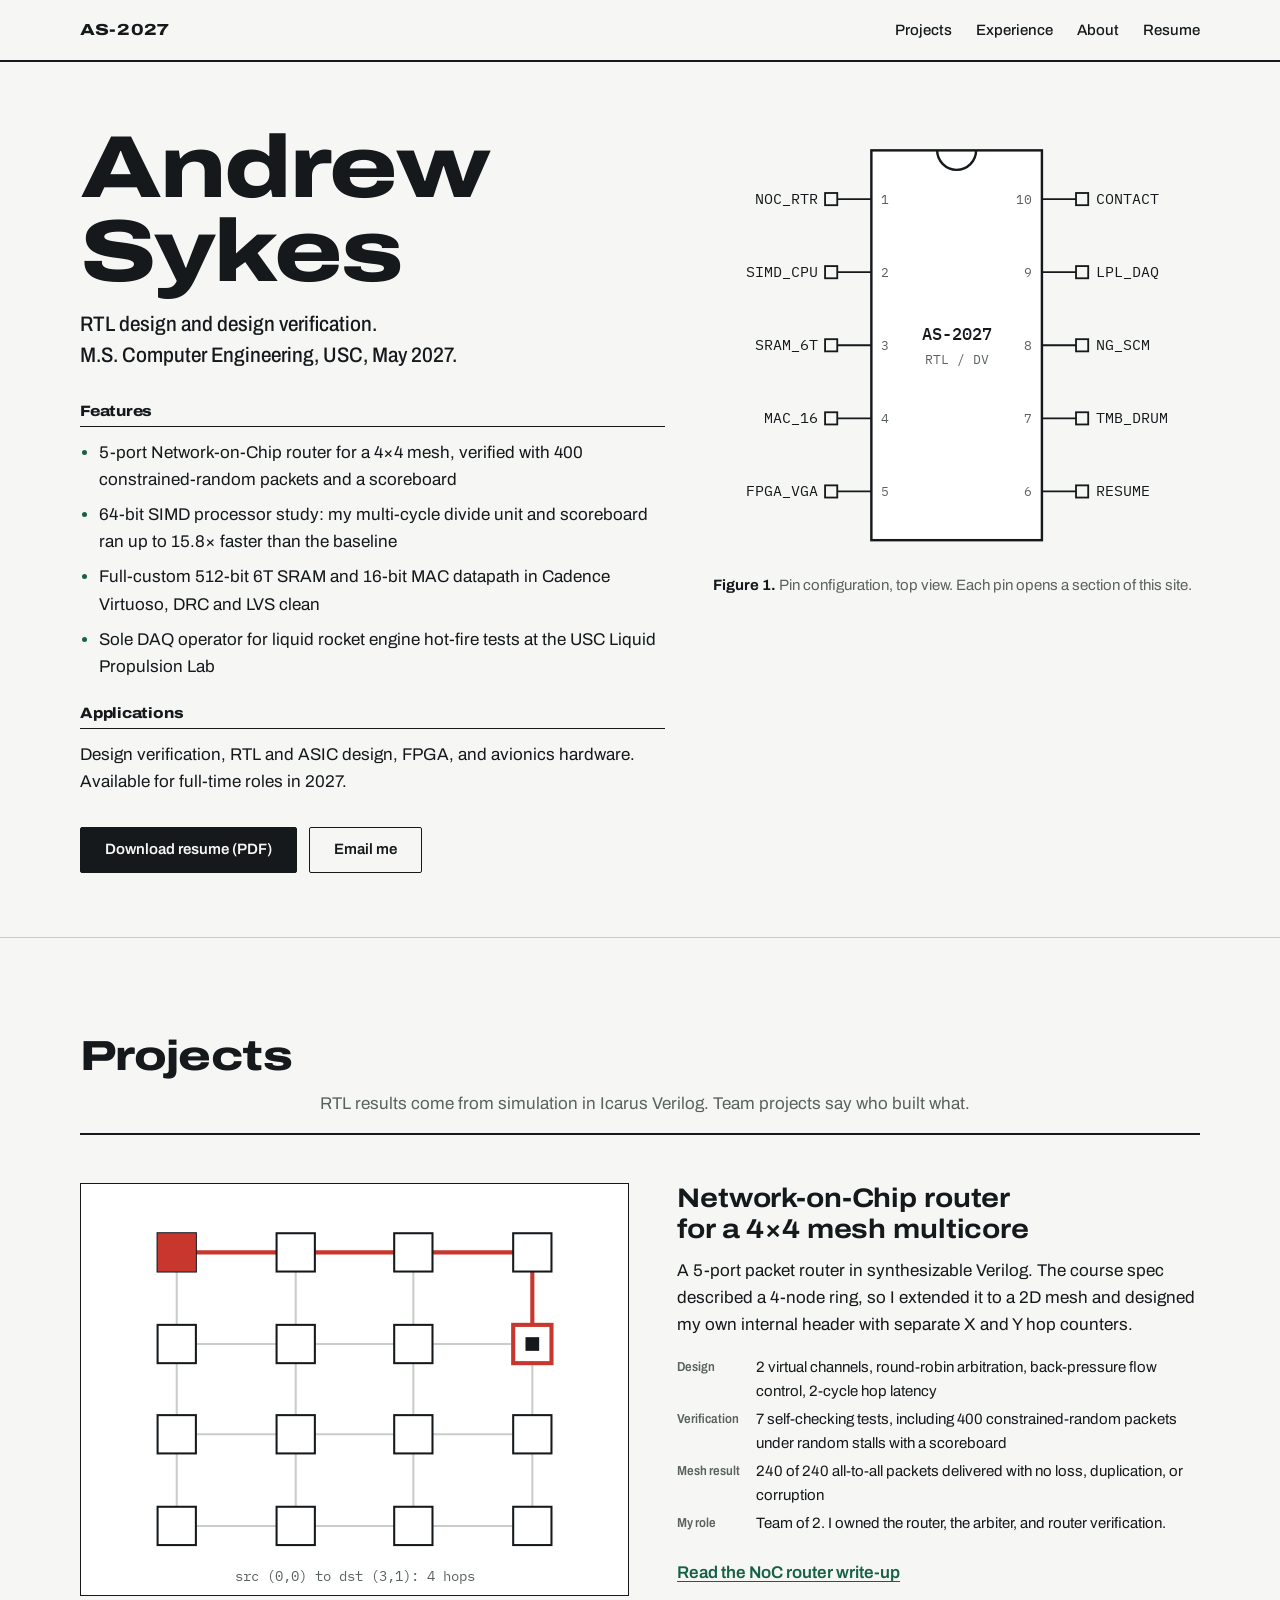
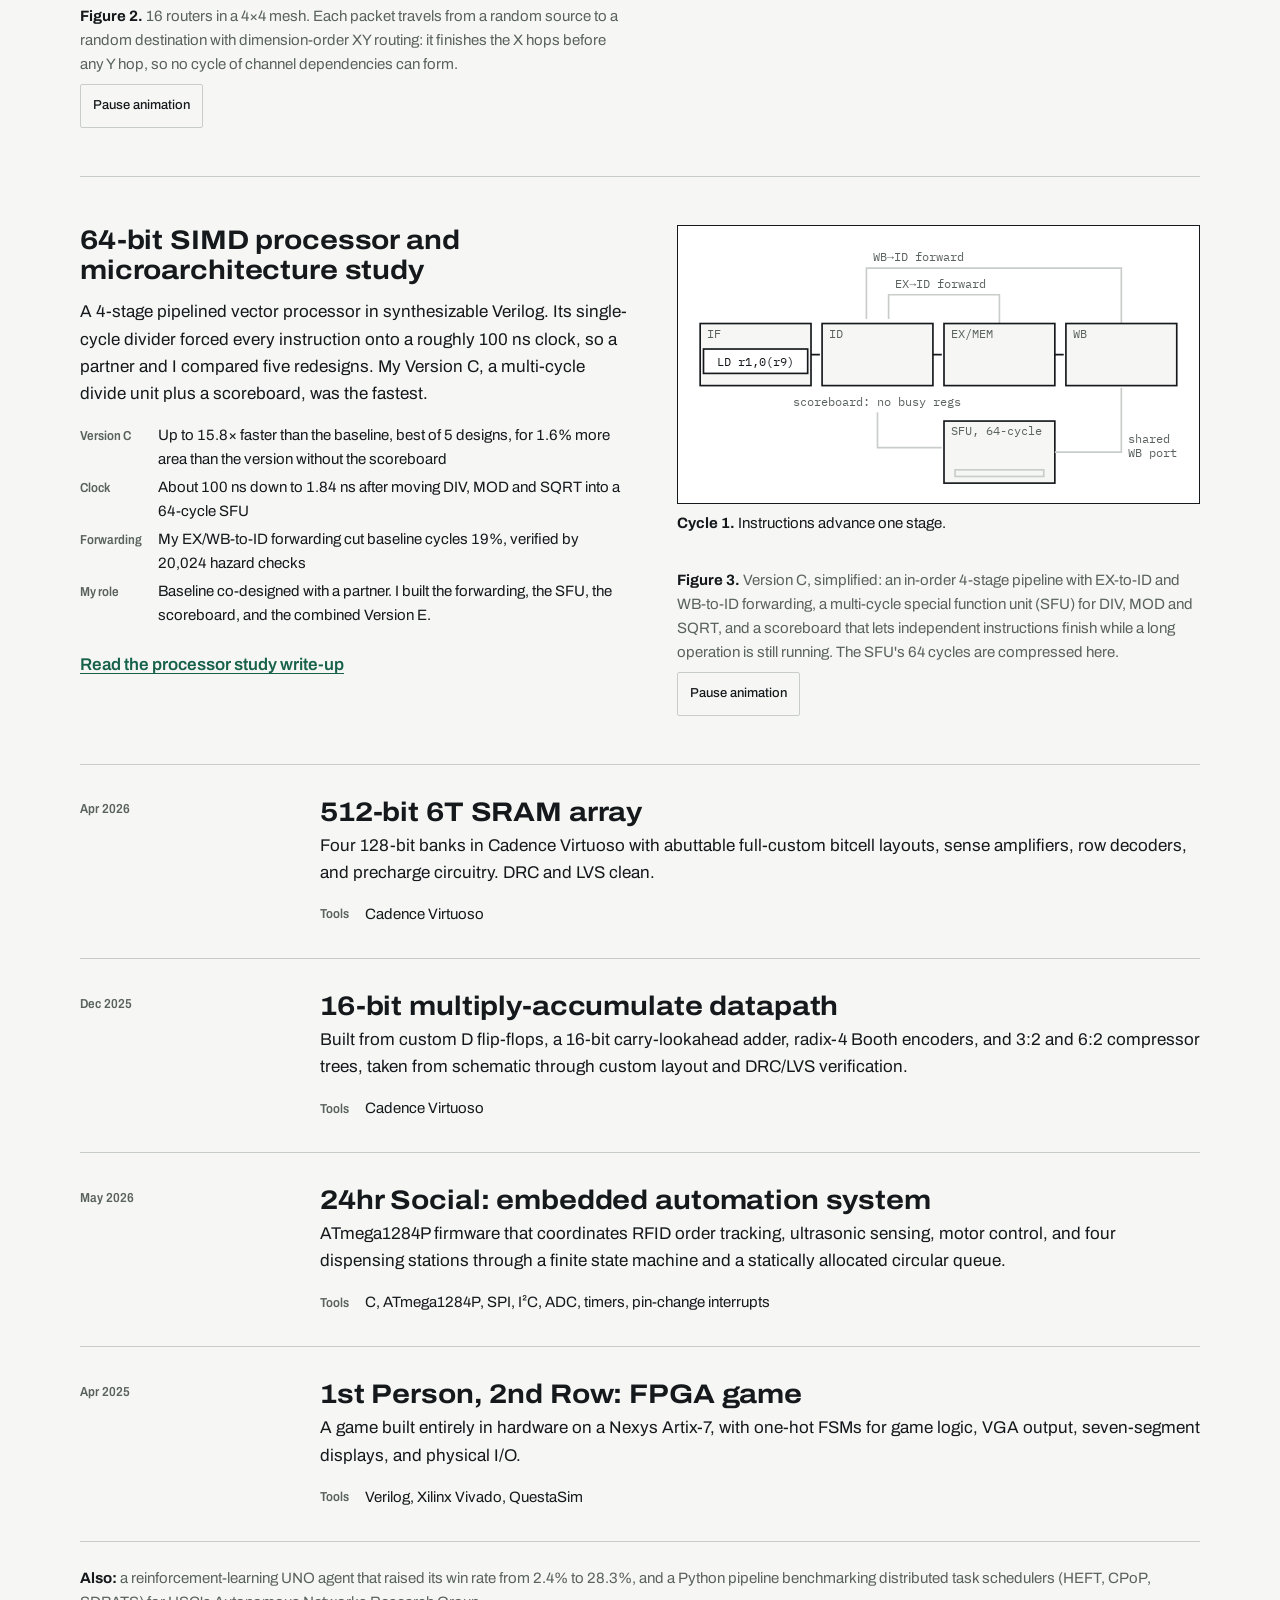
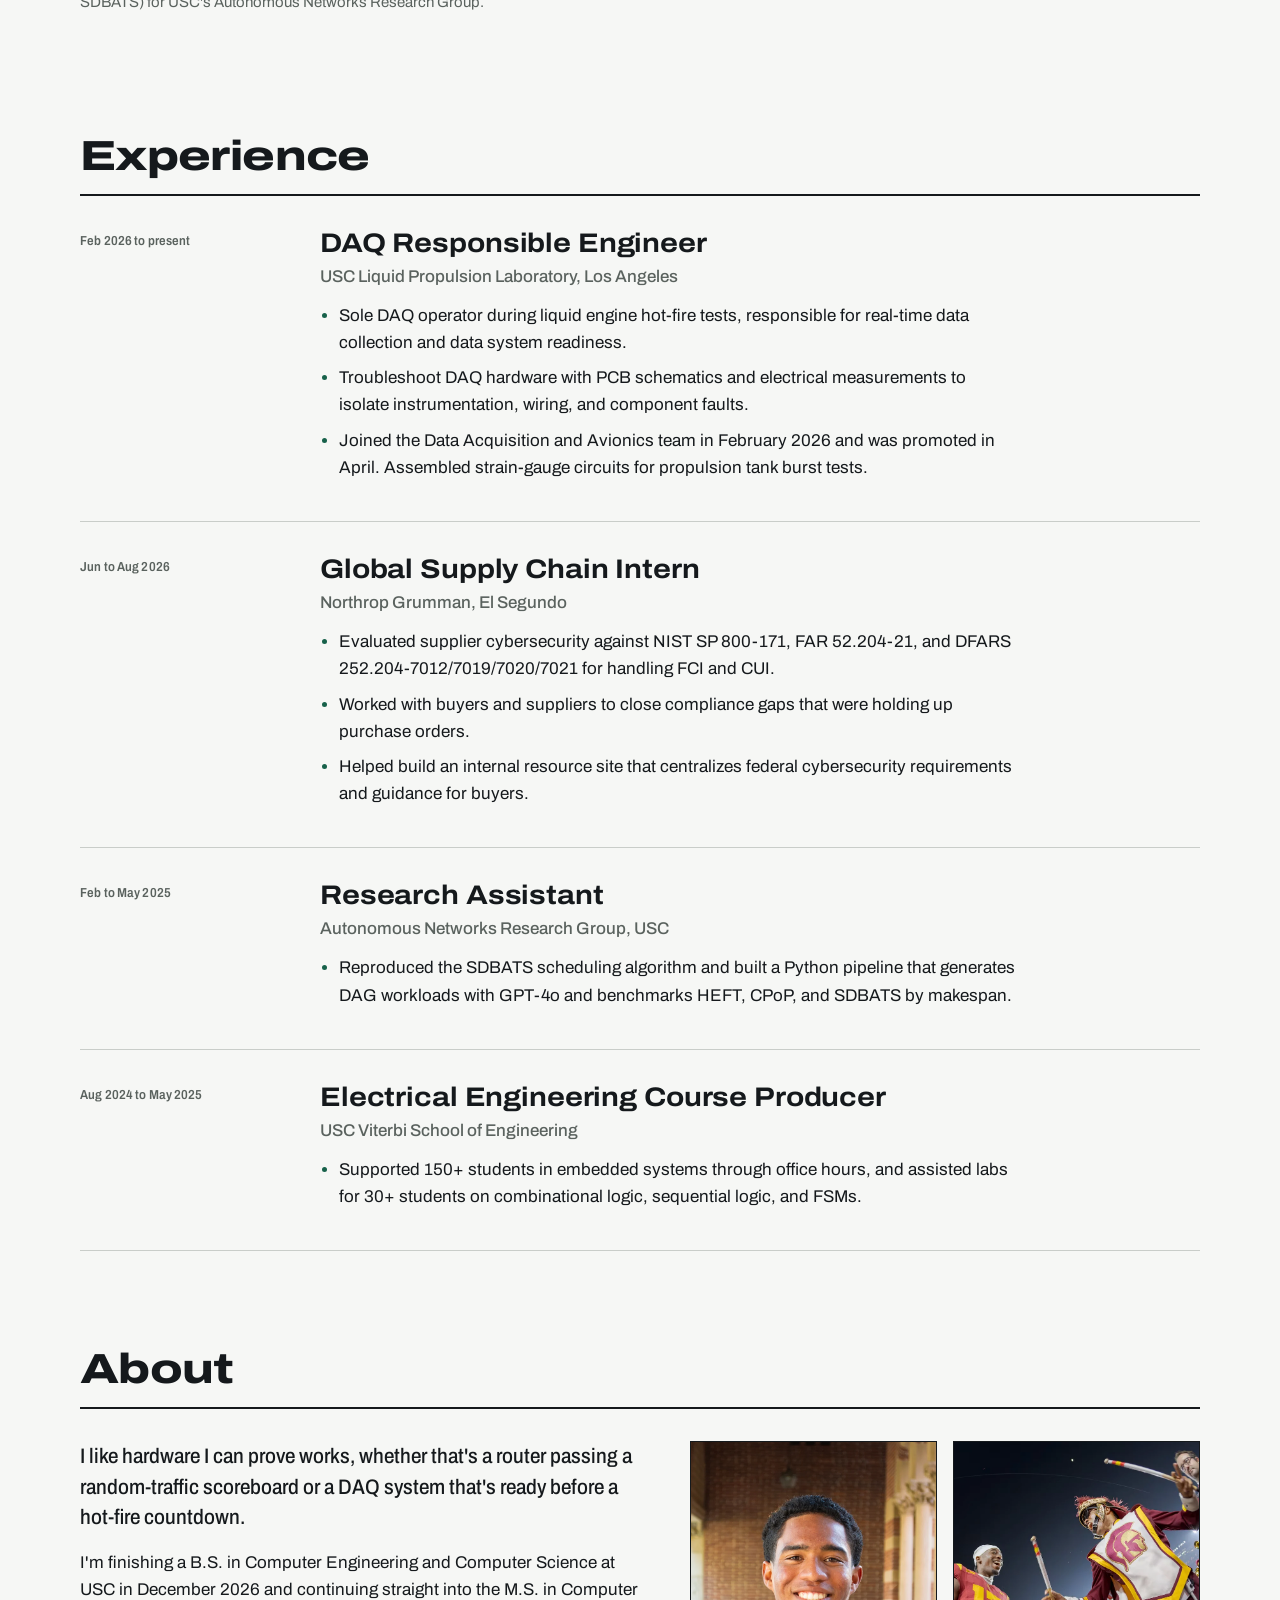
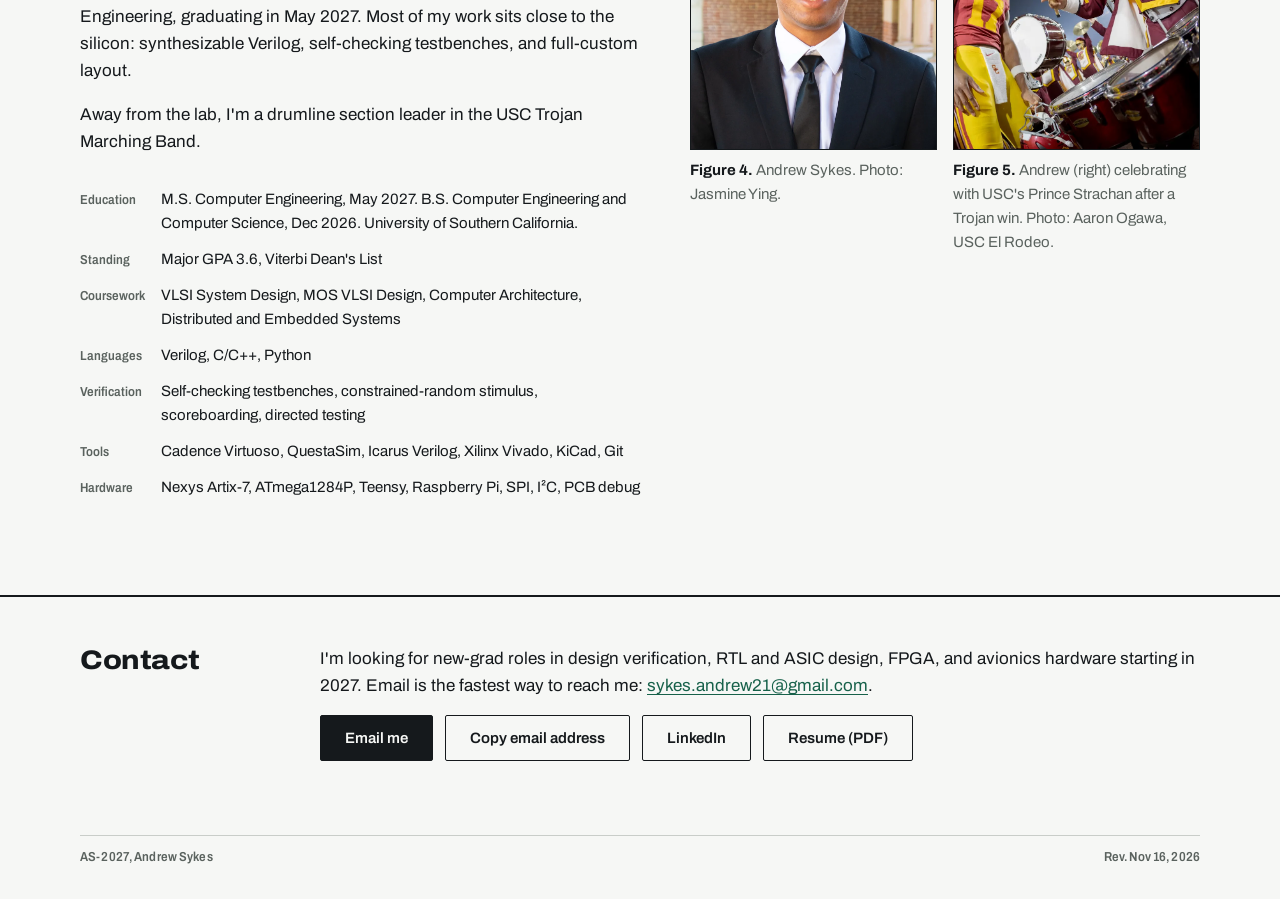
==== commit 92e76041: "Remove the hot-fire photo from Experience for now Keeps images/lpl-hotfire.webp so it can come back " ====
--- a/index.html
+++ b/index.html
@@ -261,12 +261,6 @@
             </ul>
           </div>
         </article>
-      </div>
-      <figure class="bleed">
-        <img class="photo" src="images/lpl-hotfire.webp" width="1280" height="549" alt="A kerosene and gaseous-oxygen torch igniter firing at dusk: a bright flame points down from the injector under the test stand, lighting the plumbing and cables around it." loading="lazy">
-        <figcaption class="wrap"><b>Figure 4.</b> Prometheus KeroGOx torch igniter hot-fire at the USC Liquid Propulsion Laboratory.</figcaption>
-      </figure>
-      <div class="wrap">
         <article class="row" id="northrop" aria-labelledby="ng-h">
           <p class="row-label t-label">Jun to Aug 2026</p>
           <div>
@@ -326,11 +320,11 @@
           <div class="about-photos">
             <figure>
               <img class="photo ar-4x5" src="images/headshot.webp" width="960" height="1200" alt="Andrew Sykes in a dark suit and tie, smiling, in a brick arcade on the USC campus." loading="lazy">
-              <figcaption><b>Figure 5.</b> Andrew Sykes. Photo: Jasmine Ying.</figcaption>
+              <figcaption><b>Figure 4.</b> Andrew Sykes. Photo: Jasmine Ying.</figcaption>
             </figure>
             <figure>
               <img class="photo ar-4x5" src="images/drumline.webp" width="767" height="959" alt="Andrew, in Trojan Marching Band uniform and helmet, drumming toward USC football player Prince Strachan, who is laughing, on the sideline at night." loading="lazy">
-              <figcaption><b>Figure 6.</b> Andrew (right) celebrating with USC's Prince Strachan after a Trojan win. Photo: Aaron Ogawa, USC El Rodeo.</figcaption>
+              <figcaption><b>Figure 5.</b> Andrew (right) celebrating with USC's Prince Strachan after a Trojan win. Photo: Aaron Ogawa, USC El Rodeo.</figcaption>
             </figure>
           </div>
         </div>
